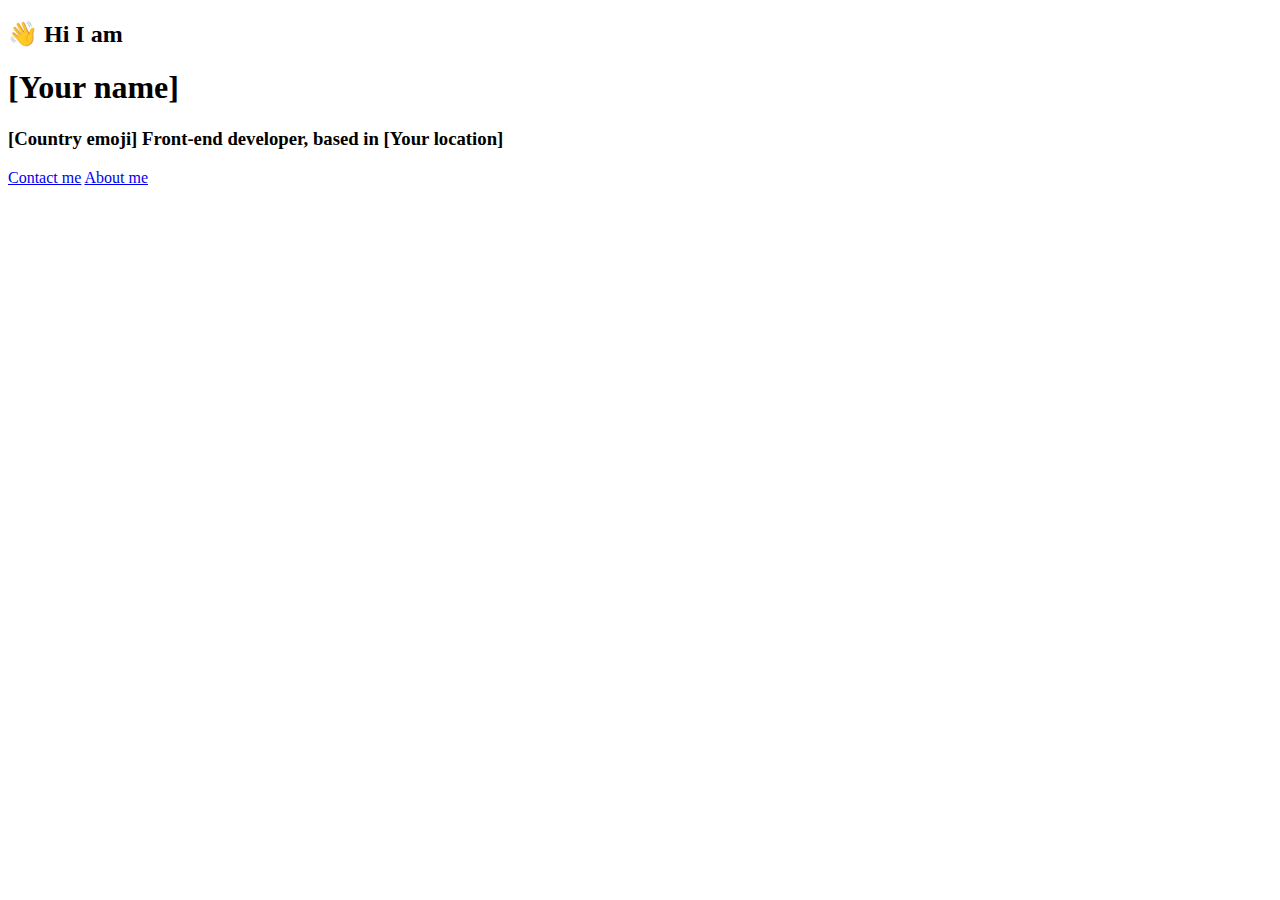
==== index.html @ fc3f0b72 "Create html and css files" ====
<!DOCTYPE html>
<html lang="en">
  <head>
    <meta charset="UTF-8" />
    <meta http-equiv="X-UA-Compatible" content="IE=edge" />
    <meta name="viewport" content="width=device-width, initial-scale=1.0" />
    <title>[Your name]</title>
    <link rel="stylesheet" href="style.css" />
  </head>
  <body>
    <h2>👋 Hi I am</h2>
    <h1>[Your name]</h1>
    <h3>[Country emoji] Front-end developer, based in [Your location]</h3>
    <div class="navigation-links">
      <a href="about.html#contact" class="contact-link">Contact me</a>
      <a href="about.html" class="about-link">About me</a>
    </div>
  </body>
</html>
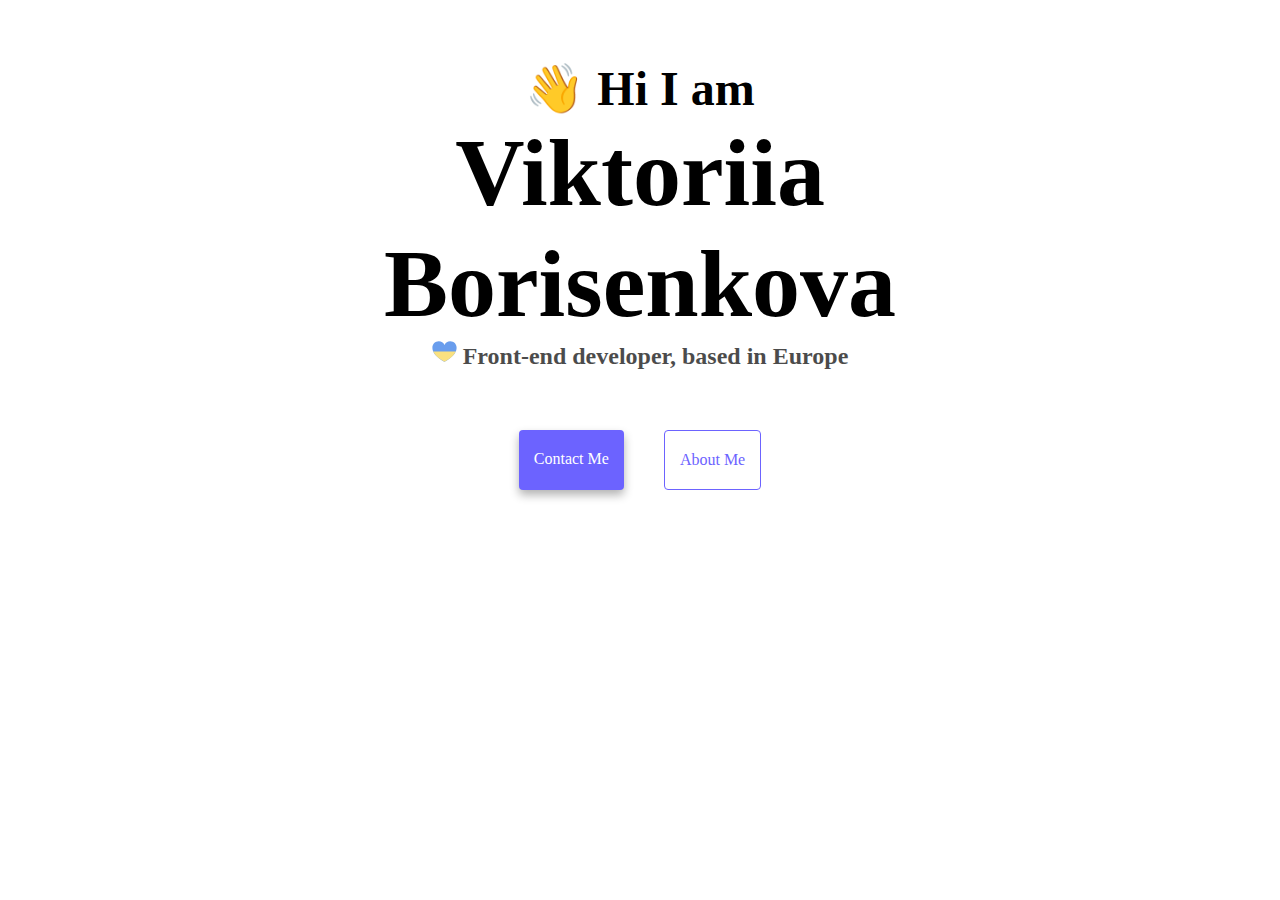
==== commit 38325976: "Add Bootstrap and images" ====
--- a/index.html
+++ b/index.html
@@ -4,13 +4,15 @@
     <meta charset="UTF-8" />
     <meta http-equiv="X-UA-Compatible" content="IE=edge" />
     <meta name="viewport" content="width=device-width, initial-scale=1.0" />
-    <title>[Your name]</title>
-    <link rel="stylesheet" href="style.css" />
+    <title>Viktoriia Borisenkova</title>
+    <link rel="stylesheet" href="src/style.css" />
+    <link href="https://cdn.jsdelivr.net/npm/bootstrap@5.2.0/dist/css/bootstrap.min.css" rel="stylesheet" integrity="sha384-gH2yIJqKdNHPEq0n4Mqa/HGKIhSkIHeL5AyhkYV8i59U5AR6csBvApHHNl/vI1Bx" crossorigin="anonymous">
+<script src="https://cdn.jsdelivr.net/npm/bootstrap@5.2.0/dist/js/bootstrap.bundle.min.js" integrity="sha384-A3rJD856KowSb7dwlZdYEkO39Gagi7vIsF0jrRAoQmDKKtQBHUuLZ9AsSv4jD4Xa" crossorigin="anonymous"></script>
   </head>
   <body>
     <h2>👋 Hi I am</h2>
-    <h1>[Your name]</h1>
-    <h3>[Country emoji] Front-end developer, based in [Your location]</h3>
+    <h1>Viktoriia Borisenkova</h1>
+    <h3><img src="img/9153349_heart_love_country_nation_ukraine_icon.svg" alt="UA" width="25"> Front-end developer, based in Europe</h3>
     <div class="navigation-links">
       <a href="about.html#contact" class="contact-link">Contact me</a>
       <a href="about.html" class="about-link">About me</a>
--- a/src/style.css
+++ b/src/style.css
@@ -0,0 +1,92 @@
+:root {
+    --primary-color: #6c63ff;
+    --secondary-color: #f5f2fe;
+    --box-shadow: 0 5px 10px rgba(0, 0, 0, 0.3);
+  }
+  
+  body {
+    margin: 60px auto;
+    max-width: 800px;
+  }
+  
+  h1,
+  h2,
+  h3 {
+    text-align: center;
+    margin: 0;
+  }
+  
+  h1 {
+    font-size: 96px;
+  }
+  
+  h2 {
+    font-size: 48px;
+  }
+  
+  h3 {
+    font-size: 24px;
+    opacity: 0.7;
+  }
+  
+  p {
+    background: var(--secondary-color);
+    padding: 20px;
+    border-radius: 4px;
+    font-size: 18px;
+    line-height: 1.5;
+    text-align: center;
+  }
+  
+  .navigation-links {
+    display: flex;
+    margin-top: 40px;
+    justify-content: center;
+  }
+  
+  .navigation-links a {
+    margin: 20px;
+    border-radius: 4px;
+    padding: 20px 15px;
+    text-decoration: none;
+    text-transform: capitalize;
+  }
+  
+  .contact-link {
+    background: var(--primary-color);
+    box-shadow: var(--box-shadow);
+    color: white;
+  }
+  
+  .about-link {
+    color: var(--primary-color);
+    border: 1px solid var(--primary-color);
+  }
+  
+  .homepage-link {
+    color: var(--primary-color);
+    text-align: center;
+    display: block;
+  }
+  
+  .about-paragraphs {
+    display: flex;
+    margin: 30px 0;
+  }
+  
+  .about-paragraphs p {
+    margin: 10px;
+  }
+  
+  .email-link {
+    display: flex;
+    justify-content: center;
+    color: var(--primary-color);
+    font-size: 28px;
+    text-decoration: none;
+  }
+  
+  .email-link:hover {
+    text-decoration: underline;
+  }
+  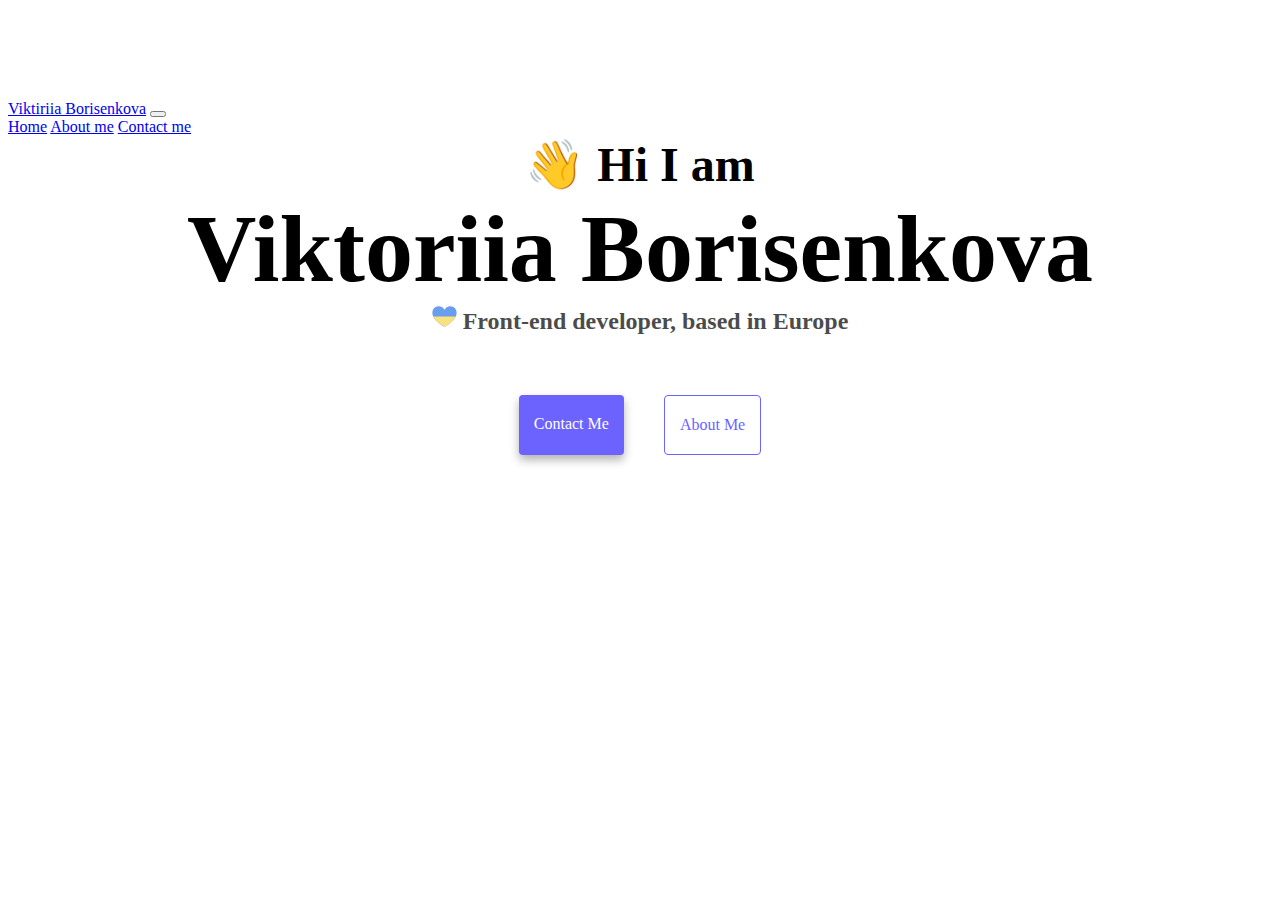
==== commit e9e524cd: "Change paragraphs add css" ====
--- a/index.html
+++ b/index.html
@@ -5,17 +5,32 @@
     <meta http-equiv="X-UA-Compatible" content="IE=edge" />
     <meta name="viewport" content="width=device-width, initial-scale=1.0" />
     <title>Viktoriia Borisenkova</title>
-    <link rel="stylesheet" href="src/style.css" />
+    <link rel="stylesheet" href="src/style.css">
     <link href="https://cdn.jsdelivr.net/npm/bootstrap@5.2.0/dist/css/bootstrap.min.css" rel="stylesheet" integrity="sha384-gH2yIJqKdNHPEq0n4Mqa/HGKIhSkIHeL5AyhkYV8i59U5AR6csBvApHHNl/vI1Bx" crossorigin="anonymous">
-<script src="https://cdn.jsdelivr.net/npm/bootstrap@5.2.0/dist/js/bootstrap.bundle.min.js" integrity="sha384-A3rJD856KowSb7dwlZdYEkO39Gagi7vIsF0jrRAoQmDKKtQBHUuLZ9AsSv4jD4Xa" crossorigin="anonymous"></script>
+    <script src="https://cdn.jsdelivr.net/npm/bootstrap@5.2.0/dist/js/bootstrap.bundle.min.js" integrity="sha384-A3rJD856KowSb7dwlZdYEkO39Gagi7vIsF0jrRAoQmDKKtQBHUuLZ9AsSv4jD4Xa" crossorigin="anonymous"></script>
   </head>
   <body>
-    <h2>👋 Hi I am</h2>
-    <h1>Viktoriia Borisenkova</h1>
-    <h3><img src="img/9153349_heart_love_country_nation_ukraine_icon.svg" alt="UA" width="25"> Front-end developer, based in Europe</h3>
-    <div class="navigation-links">
-      <a href="about.html#contact" class="contact-link">Contact me</a>
-      <a href="about.html" class="about-link">About me</a>
-    </div>
+    <nav class="navbar navbar-expand-lg fixed-top bg-light">
+      <div class="container-fluid">
+        <a class="navbar-brand" href="#">Viktiriia Borisenkova</a>
+        <button class="navbar-toggler" type="button" data-bs-toggle="collapse" data-bs-target="#navbarNavAltMarkup" aria-controls="navbarNavAltMarkup" aria-expanded="false" aria-label="Toggle navigation">
+          <span class="navbar-toggler-icon"></span>
+        </button>
+        <div class="collapse navbar-collapse" id="navbarNavAltMarkup">
+          <div class="navbar-nav">
+            <a class="nav-link active" aria-current="page" href="index.html">Home</a>
+            <a class="nav-link" href="about.html">About me</a>
+            <a class="nav-link" href="about.html#contact">Contact me</a>
+          </div>
+        </div>
+      </div>
+    </nav>
+      <h2 class="text-center mt-5">👋 Hi I am</h2>
+      <h1 class="text-center">Viktoriia Borisenkova</h1>
+      <h3><img src="img/9153349_heart_love_country_nation_ukraine_icon.svg" alt="UA" width="25"> Front-end developer, based in Europe</h3>
+      <div class="navigation-links text-center">
+        <a href="about.html#contact" class="contact-link">Contact me</a>
+        <a href="about.html" class="about-link">About me</a>
+      </div>    
   </body>
 </html>
--- a/src/style.css
+++ b/src/style.css
@@ -5,8 +5,7 @@
   }
   
   body {
-    margin: 60px auto;
-    max-width: 800px;
+    margin-top: 100px;
   }
   
   h1,
@@ -37,7 +36,7 @@
     line-height: 1.5;
     text-align: center;
   }
-  
+ 
   .navigation-links {
     display: flex;
     margin-top: 40px;
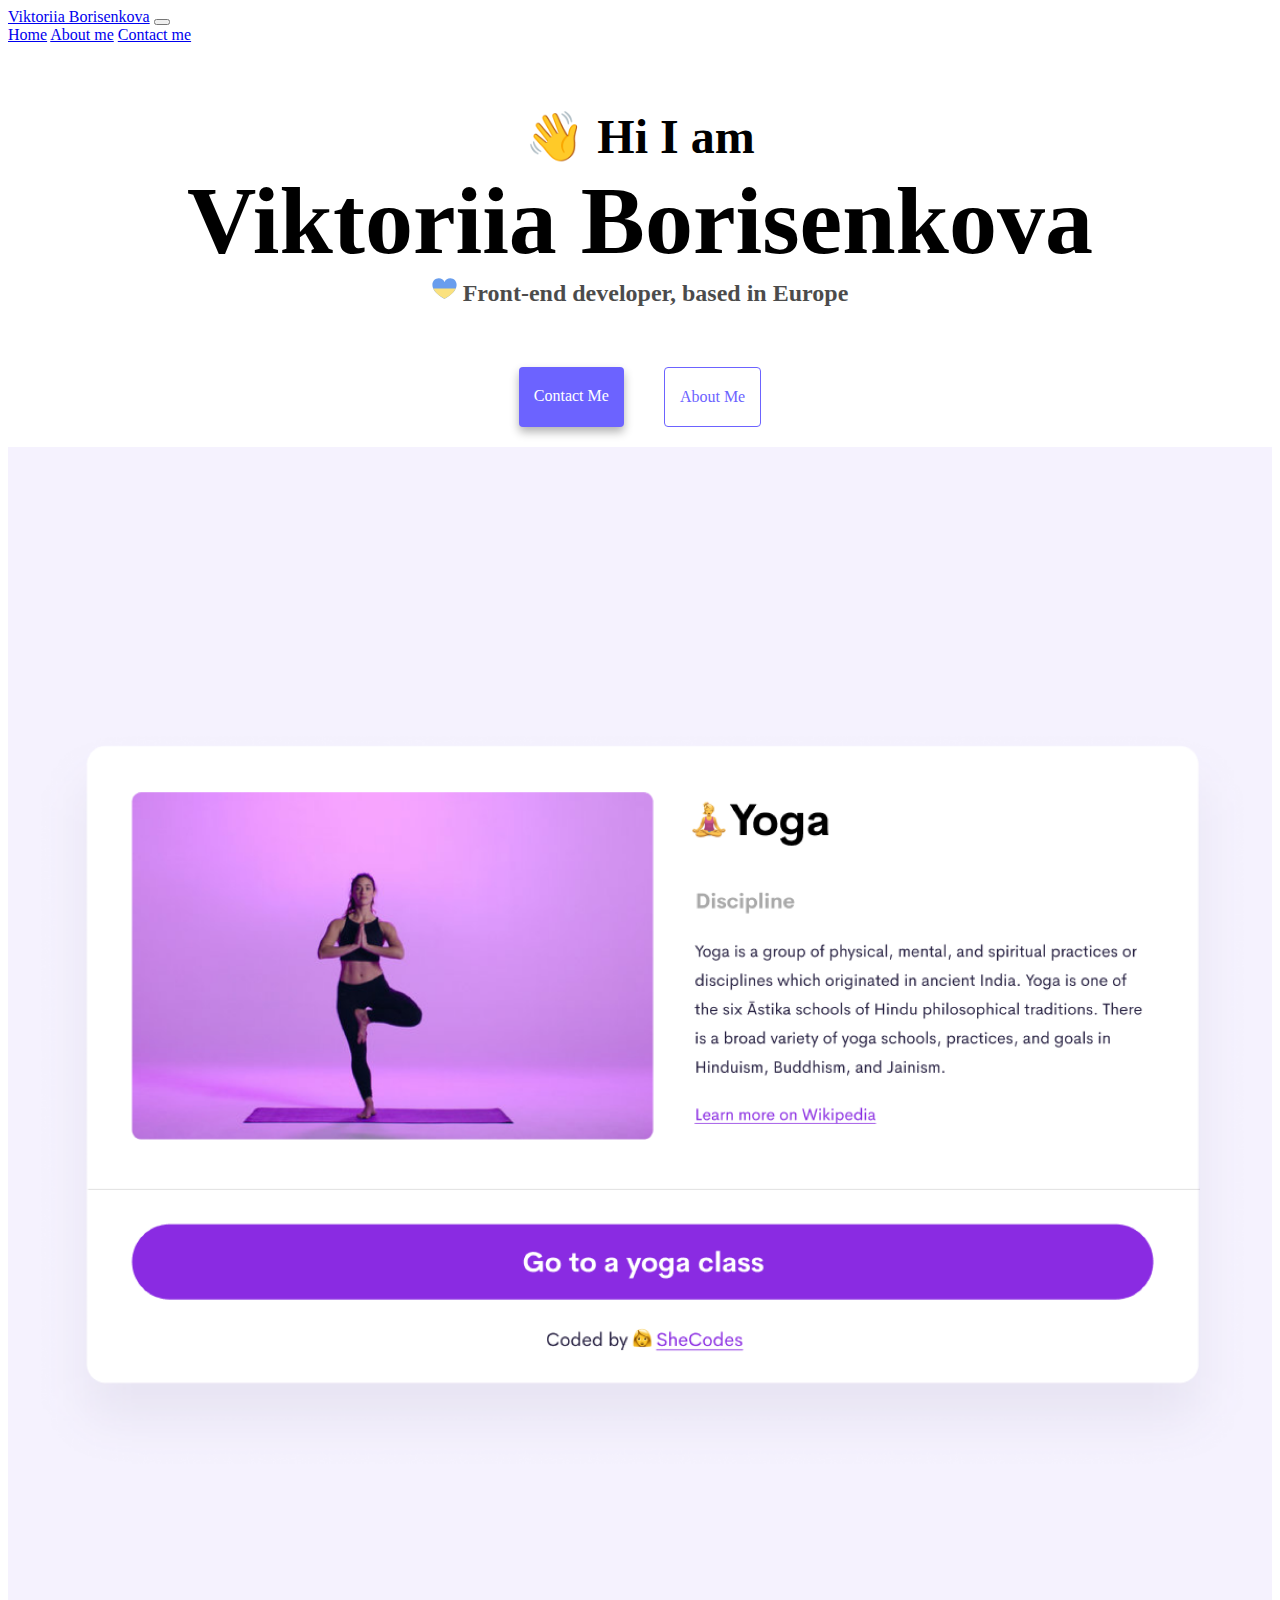
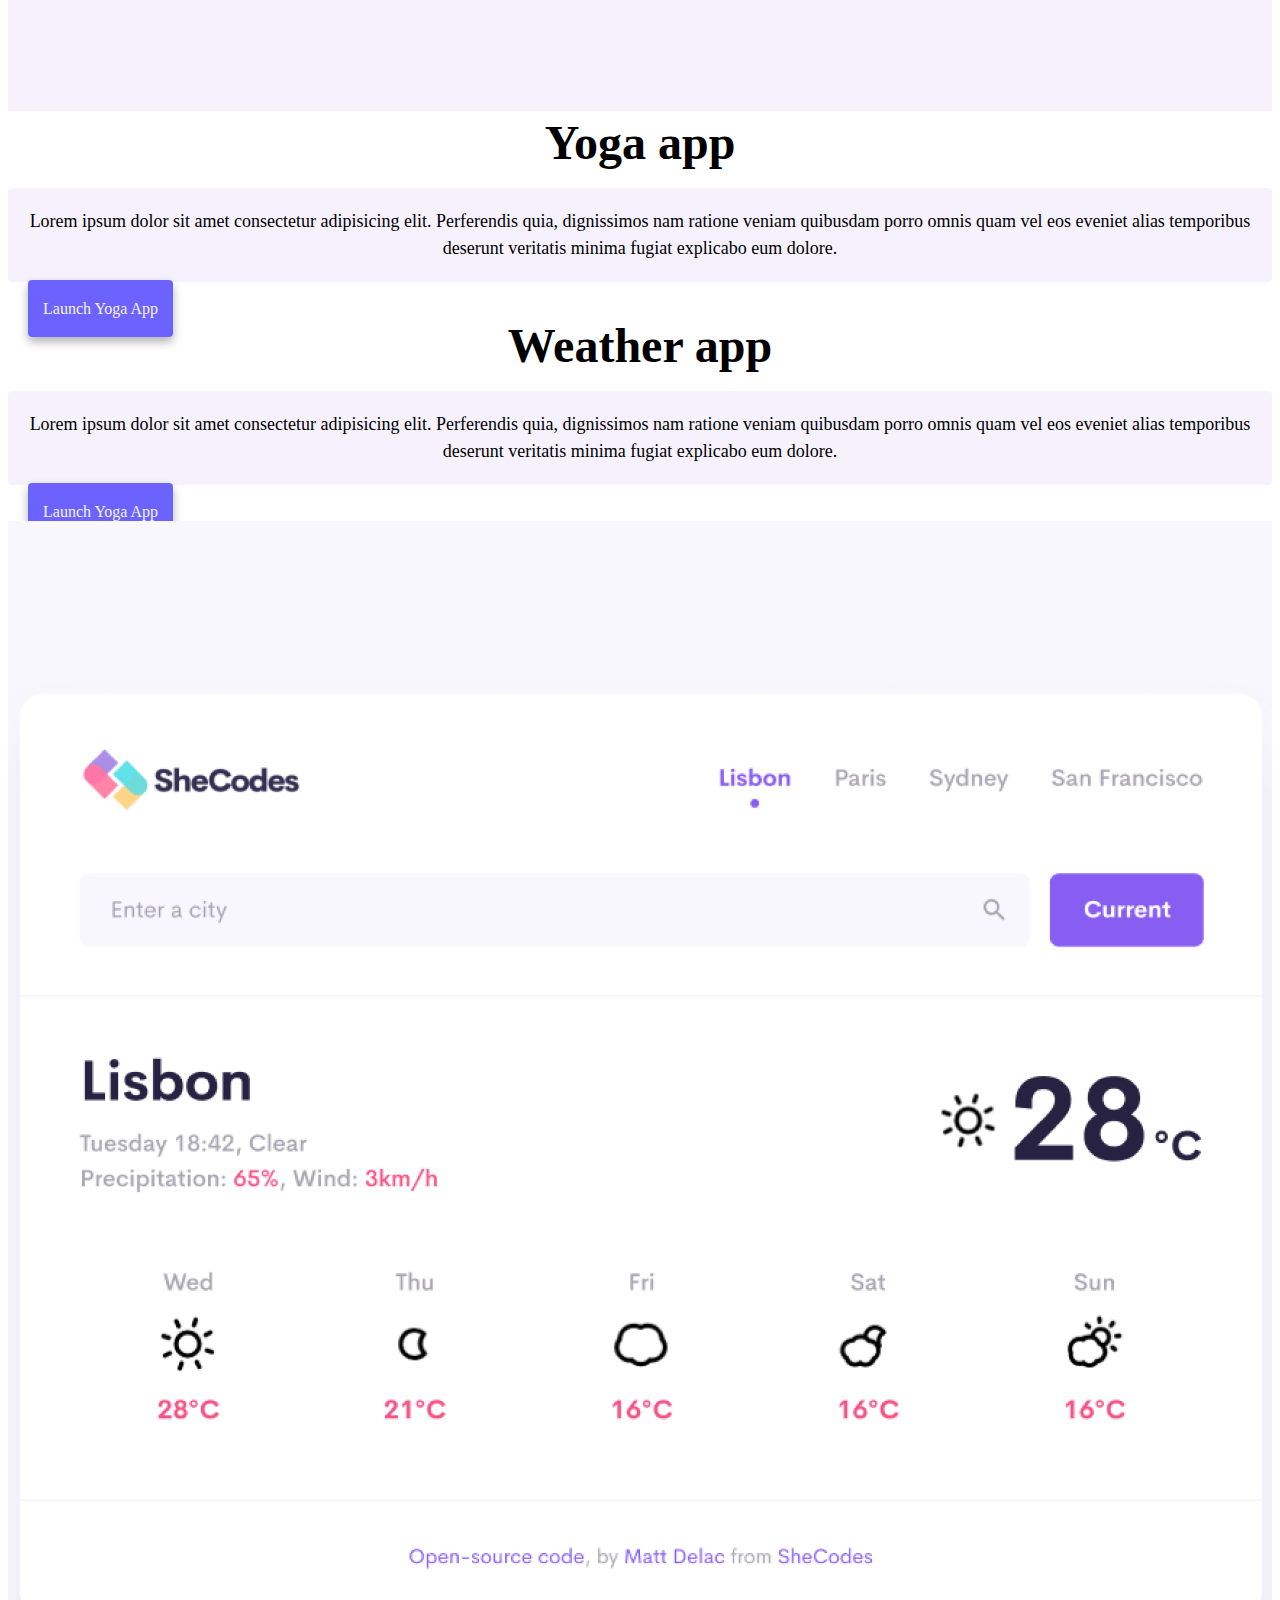
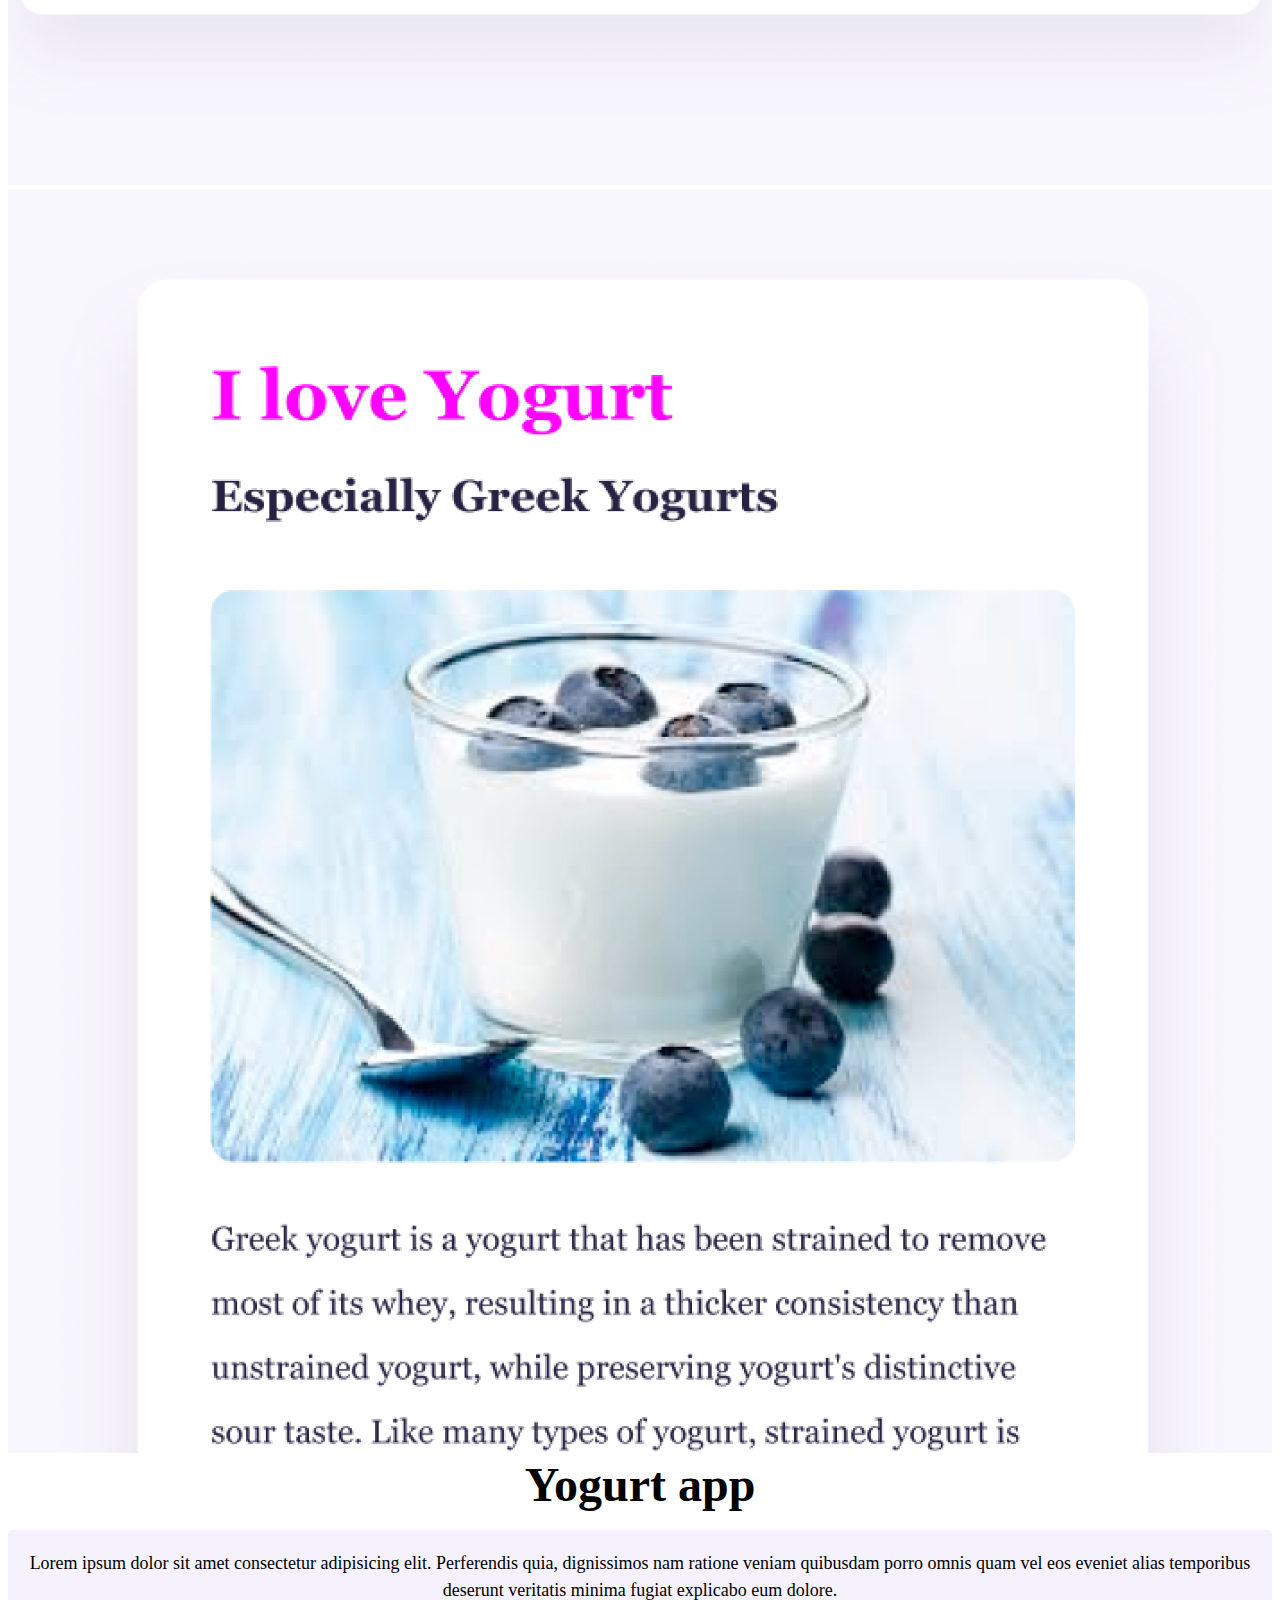
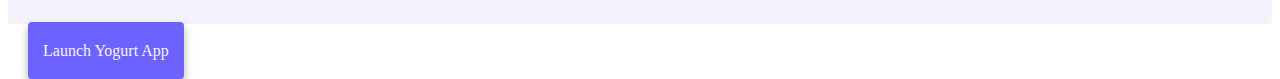
==== commit ff0d7226: "add css and new content" ====
--- a/index.html
+++ b/index.html
@@ -5,14 +5,15 @@
     <meta http-equiv="X-UA-Compatible" content="IE=edge" />
     <meta name="viewport" content="width=device-width, initial-scale=1.0" />
     <title>Viktoriia Borisenkova</title>
-    <link rel="stylesheet" href="src/style.css">
     <link href="https://cdn.jsdelivr.net/npm/bootstrap@5.2.0/dist/css/bootstrap.min.css" rel="stylesheet" integrity="sha384-gH2yIJqKdNHPEq0n4Mqa/HGKIhSkIHeL5AyhkYV8i59U5AR6csBvApHHNl/vI1Bx" crossorigin="anonymous">
     <script src="https://cdn.jsdelivr.net/npm/bootstrap@5.2.0/dist/js/bootstrap.bundle.min.js" integrity="sha384-A3rJD856KowSb7dwlZdYEkO39Gagi7vIsF0jrRAoQmDKKtQBHUuLZ9AsSv4jD4Xa" crossorigin="anonymous"></script>
+    <link rel="stylesheet" href="src/style.css">
+
   </head>
   <body>
     <nav class="navbar navbar-expand-lg fixed-top bg-light">
       <div class="container-fluid">
-        <a class="navbar-brand" href="#">Viktiriia Borisenkova</a>
+        <a class="navbar-brand" href="index.html">Viktoriia Borisenkova</a>
         <button class="navbar-toggler" type="button" data-bs-toggle="collapse" data-bs-target="#navbarNavAltMarkup" aria-controls="navbarNavAltMarkup" aria-expanded="false" aria-label="Toggle navigation">
           <span class="navbar-toggler-icon"></span>
         </button>
@@ -25,12 +26,45 @@
         </div>
       </div>
     </nav>
-      <h2 class="text-center mt-5">👋 Hi I am</h2>
+      <h2 class="text-center mt-6">👋 Hi I am</h2>
       <h1 class="text-center">Viktoriia Borisenkova</h1>
       <h3><img src="img/9153349_heart_love_country_nation_ukraine_icon.svg" alt="UA" width="25"> Front-end developer, based in Europe</h3>
       <div class="navigation-links text-center">
         <a href="about.html#contact" class="contact-link">Contact me</a>
         <a href="about.html" class="about-link">About me</a>
-      </div>    
+      </div> 
+      <div class="container">
+        <div class="row">
+          <div class="col-md-6"><img src="img/Без названия (1).png" alt="Yoga" width="100%"></div>
+          <div class="col-md-6">
+            <h2 class="mb-3">Yoga app</h2>
+            <p>Lorem ipsum dolor sit amet consectetur adipisicing elit. Perferendis quia, dignissimos nam ratione veniam quibusdam porro omnis quam vel eos eveniet alias temporibus deserunt veritatis minima fugiat explicabo eum dolore.</p>
+            <div class="mb-5 mt-5">
+              <a href="#" class="primary-link">Launch Yoga App</a>
+            </div>
+          </div>
+        </div>
+        <div class="row">
+          <div class="col-md-6">
+            <h2 class="mb-3">Weather app</h2>
+            <p>Lorem ipsum dolor sit amet consectetur adipisicing elit. Perferendis quia, dignissimos nam ratione veniam quibusdam porro omnis quam vel eos eveniet alias temporibus deserunt veritatis minima fugiat explicabo eum dolore.</p>
+            <div class="mb-5 mt-5">
+              <a href="#" class="primary-link">Launch Yoga App</a>
+            </div>
+          </div>
+          <div class="col-md-6"><img src="img/Без названия.png" alt="Weather" width="100%"></div>
+
+        </div>
+        <div class="row">
+          <div class="col-md-6"><img src="img/Без названия (2).png" alt="Yogurt" width="100%"></div>
+          <div class="col-md-6">
+            <h2 class="mb-3">Yogurt app</h2>
+            <p>Lorem ipsum dolor sit amet consectetur adipisicing elit. Perferendis quia, dignissimos nam ratione veniam quibusdam porro omnis quam vel eos eveniet alias temporibus deserunt veritatis minima fugiat explicabo eum dolore.</p>
+            <div class="mb-5 mt-5">
+              <a href="#" class="primary-link">Launch Yogurt App</a>
+            </div>
+          </div>
+        </div>       
+ </div>
   </body>
 </html>
--- a/src/style.css
+++ b/src/style.css
@@ -4,10 +4,9 @@
     --box-shadow: 0 5px 10px rgba(0, 0, 0, 0.3);
   }
   
-  body {
-    margin-top: 100px;
-  }
-  
+ body {
+  scroll-behavior: smooth;
+ }
   h1,
   h2,
   h3 {
@@ -36,7 +35,19 @@
     line-height: 1.5;
     text-align: center;
   }
- 
+ .mt-6 {
+  margin-top: 4rem !important;
+ }
+.primary-link {
+  background: var(--primary-color);
+  color: var(--secondary-color);
+  box-shadow: var(--box-shadow);
+  margin: 20px;
+    border-radius: 4px;
+    padding: 20px 15px;
+    text-decoration: none;
+    text-transform: capitalize;
+}
   .navigation-links {
     display: flex;
     margin-top: 40px;
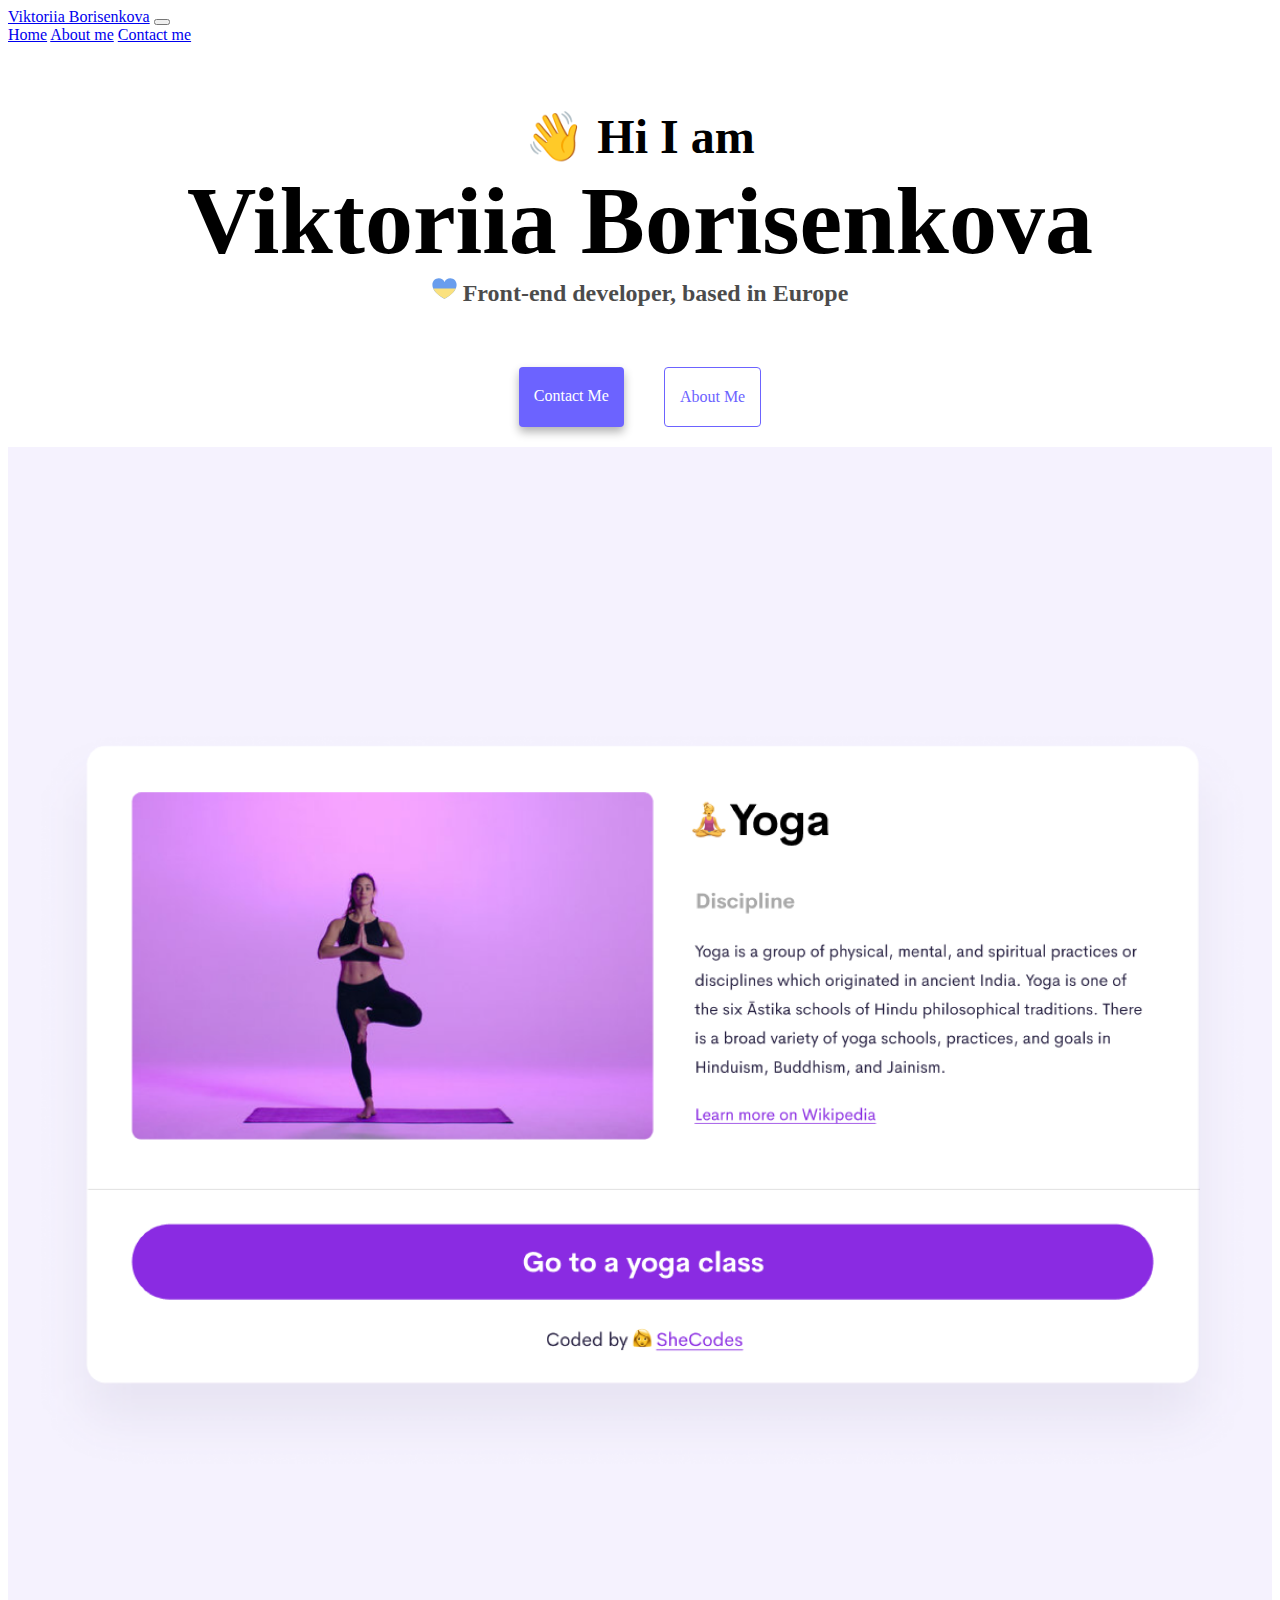
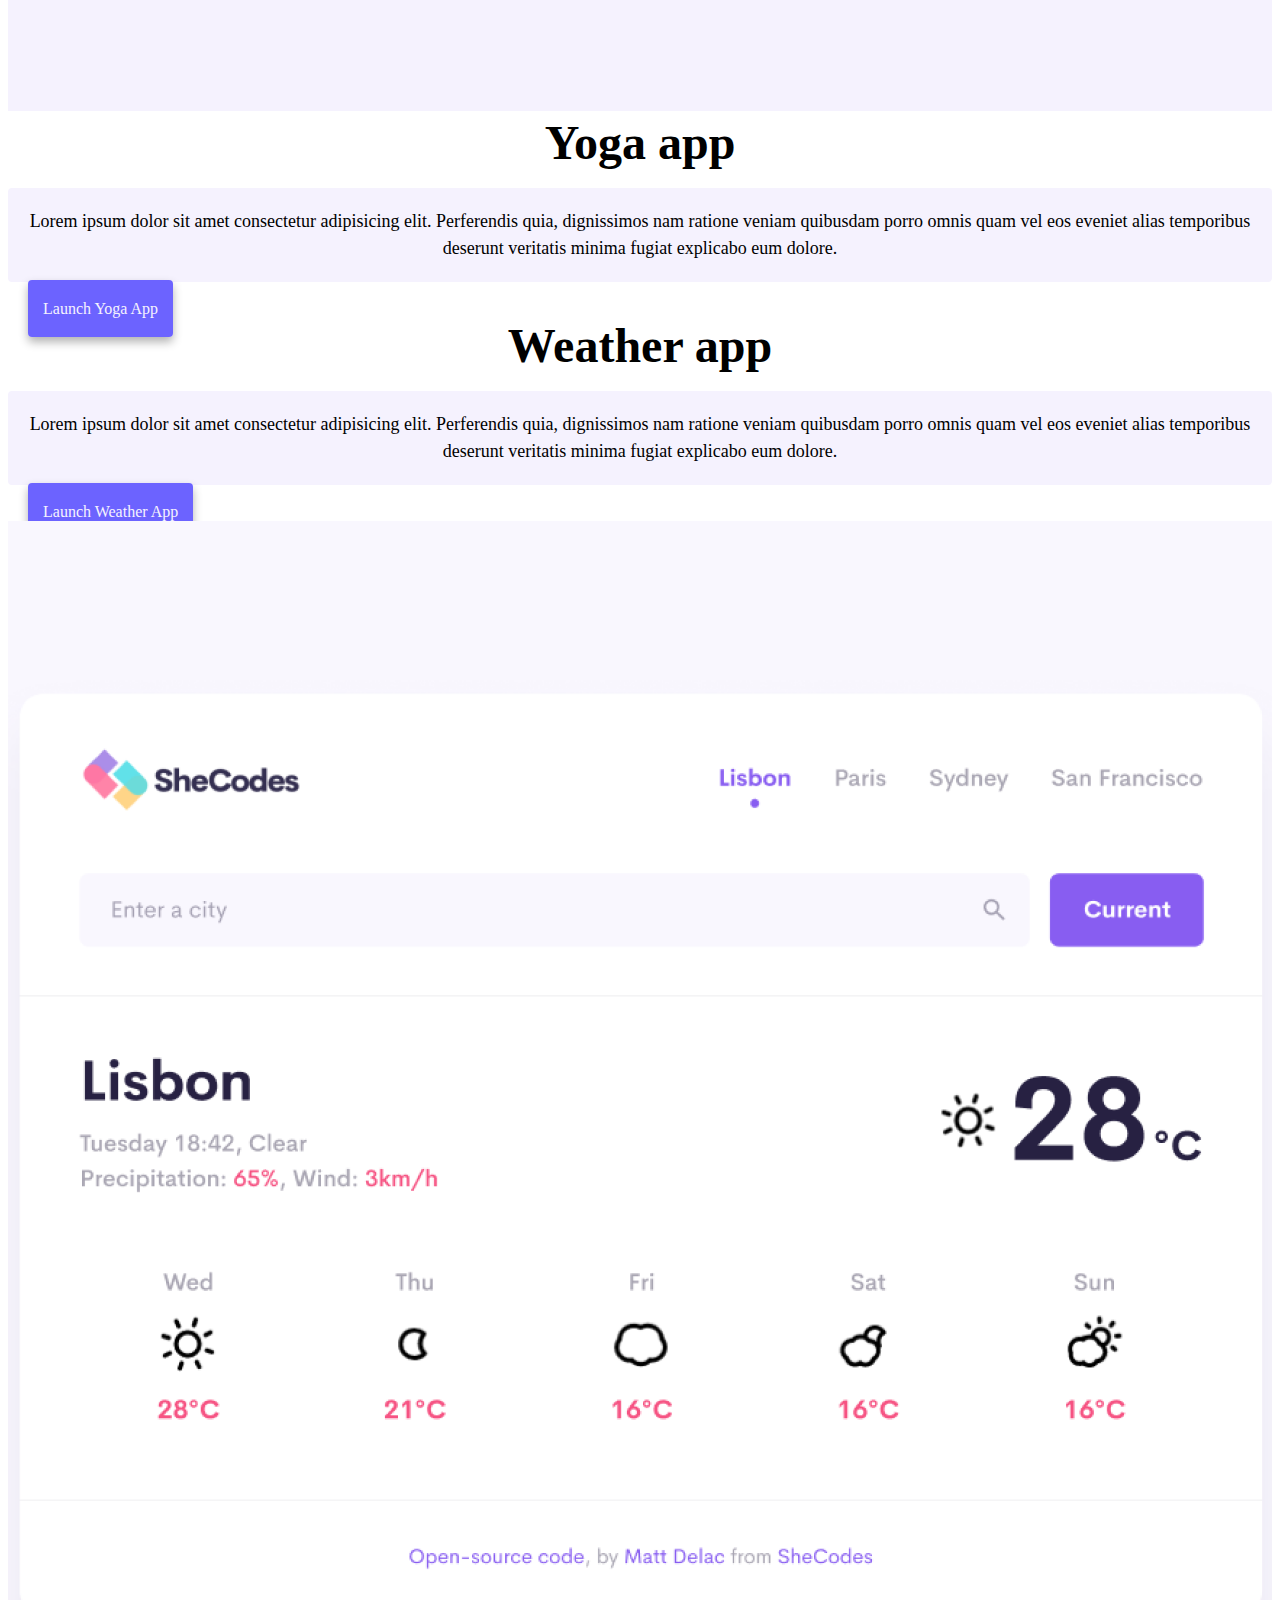
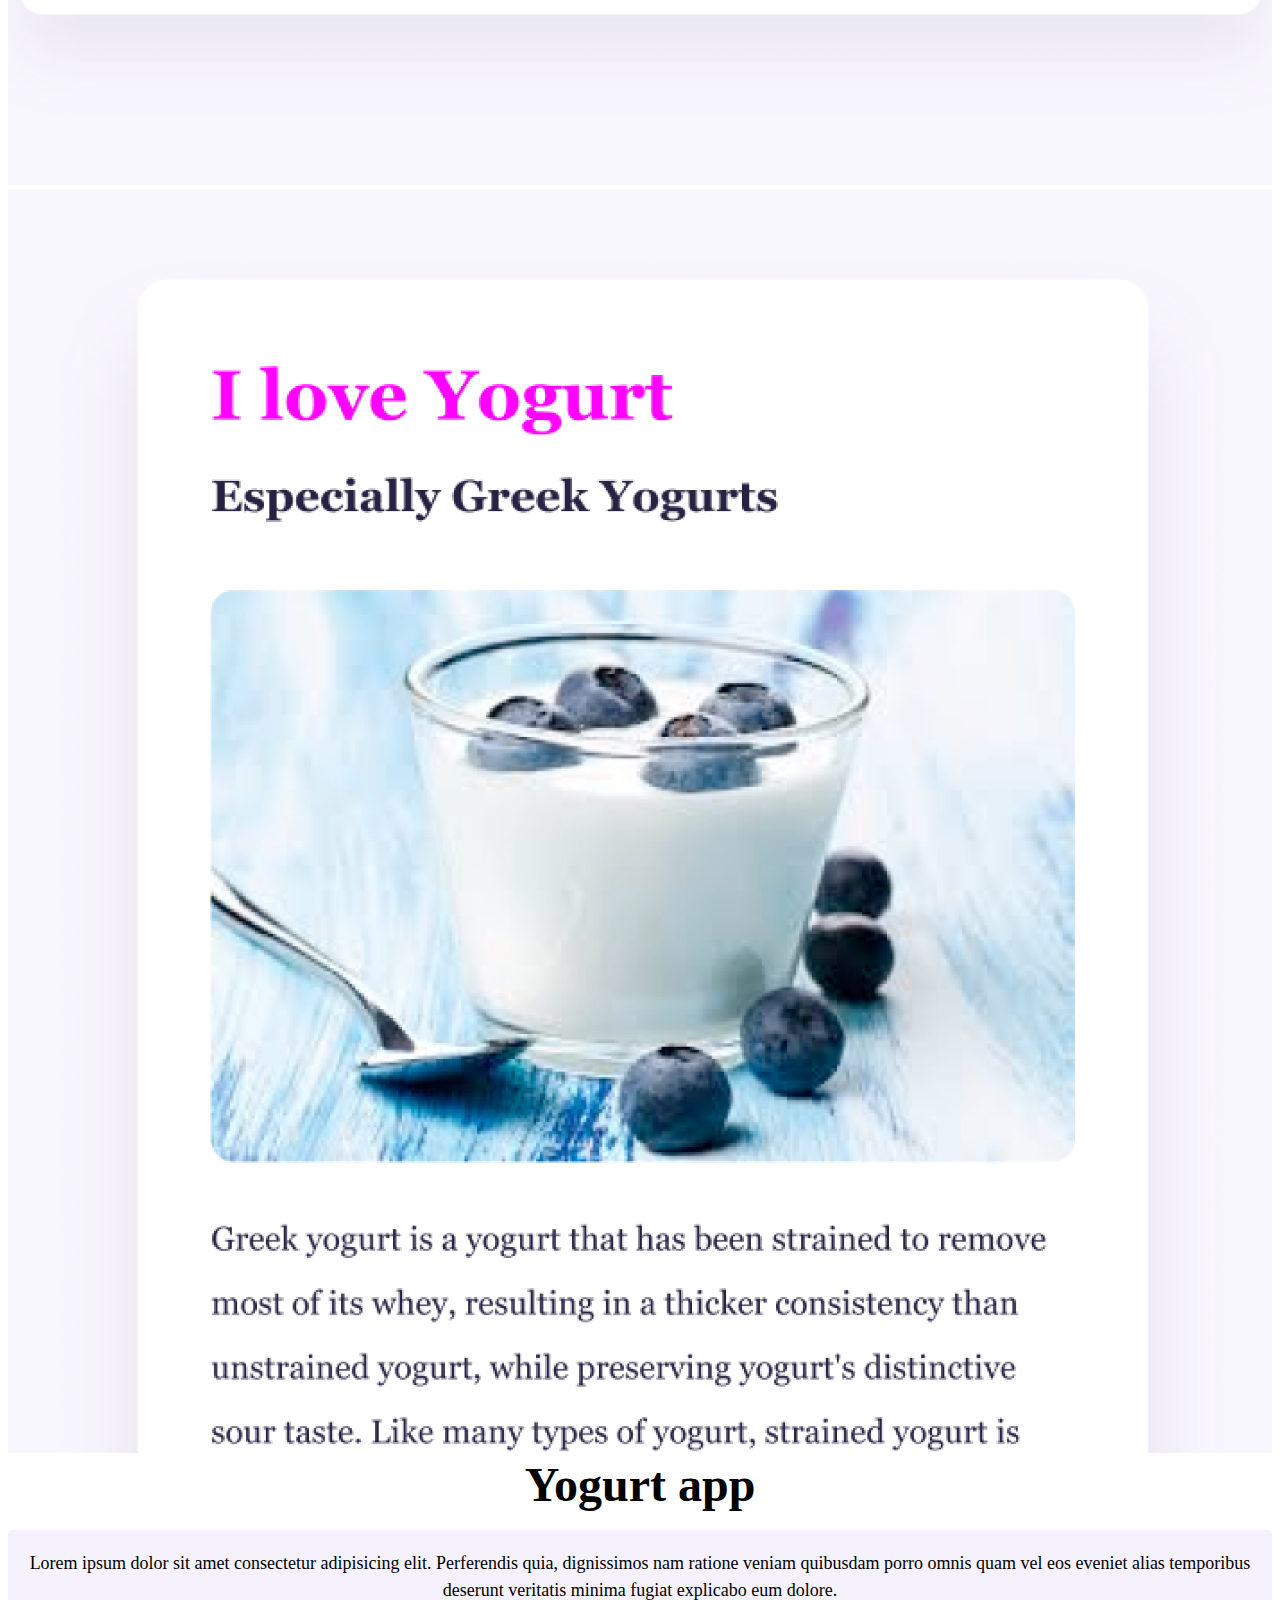
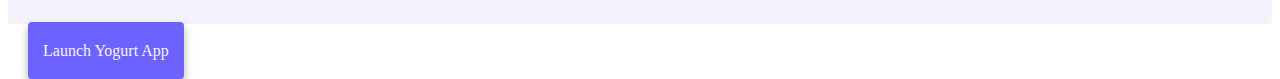
==== commit f4d6494c: "Change cintent order on md" ====
--- a/index.html
+++ b/index.html
@@ -8,7 +8,6 @@
     <link href="https://cdn.jsdelivr.net/npm/bootstrap@5.2.0/dist/css/bootstrap.min.css" rel="stylesheet" integrity="sha384-gH2yIJqKdNHPEq0n4Mqa/HGKIhSkIHeL5AyhkYV8i59U5AR6csBvApHHNl/vI1Bx" crossorigin="anonymous">
     <script src="https://cdn.jsdelivr.net/npm/bootstrap@5.2.0/dist/js/bootstrap.bundle.min.js" integrity="sha384-A3rJD856KowSb7dwlZdYEkO39Gagi7vIsF0jrRAoQmDKKtQBHUuLZ9AsSv4jD4Xa" crossorigin="anonymous"></script>
     <link rel="stylesheet" href="src/style.css">
-
   </head>
   <body>
     <nav class="navbar navbar-expand-lg fixed-top bg-light">
@@ -26,7 +25,7 @@
         </div>
       </div>
     </nav>
-      <h2 class="text-center mt-6">👋 Hi I am</h2>
+      <h2 class="text-center mt-6 ">👋 Hi I am</h2>
       <h1 class="text-center">Viktoriia Borisenkova</h1>
       <h3><img src="img/9153349_heart_love_country_nation_ukraine_icon.svg" alt="UA" width="25"> Front-end developer, based in Europe</h3>
       <div class="navigation-links text-center">
@@ -35,8 +34,8 @@
       </div> 
       <div class="container">
         <div class="row">
-          <div class="col-md-6"><img src="img/Без названия (1).png" alt="Yoga" width="100%"></div>
-          <div class="col-md-6">
+          <div class="col-md-6 "><img src="img/Без названия (1).png" alt="Yoga" width="100%"></div>
+          <div class="col-md-6 ">
             <h2 class="mb-3">Yoga app</h2>
             <p>Lorem ipsum dolor sit amet consectetur adipisicing elit. Perferendis quia, dignissimos nam ratione veniam quibusdam porro omnis quam vel eos eveniet alias temporibus deserunt veritatis minima fugiat explicabo eum dolore.</p>
             <div class="mb-5 mt-5">
@@ -45,15 +44,14 @@
           </div>
         </div>
         <div class="row">
-          <div class="col-md-6">
-            <h2 class="mb-3">Weather app</h2>
+          <div class="col-md-6" id="weatherText">
+            <h2 class="mb-3 ">Weather app</h2>
             <p>Lorem ipsum dolor sit amet consectetur adipisicing elit. Perferendis quia, dignissimos nam ratione veniam quibusdam porro omnis quam vel eos eveniet alias temporibus deserunt veritatis minima fugiat explicabo eum dolore.</p>
             <div class="mb-5 mt-5">
-              <a href="#" class="primary-link">Launch Yoga App</a>
+              <a href="#" class="primary-link">Launch Weather App</a>
             </div>
           </div>
-          <div class="col-md-6"><img src="img/Без названия.png" alt="Weather" width="100%"></div>
-
+          <div class="col-md-6" id="weatherImg"><img src="img/Без названия.png" alt="Weather" width="100%"></div>
         </div>
         <div class="row">
           <div class="col-md-6"><img src="img/Без названия (2).png" alt="Yogurt" width="100%"></div>
--- a/src/style.css
+++ b/src/style.css
@@ -2,6 +2,17 @@
     --primary-color: #6c63ff;
     --secondary-color: #f5f2fe;
     --box-shadow: 0 5px 10px rgba(0, 0, 0, 0.3);
+  }
+  @media (max-width: 768px) {
+    h1 {
+      font-size: 40px !important;
+    }
+    #weatherText {
+      order: 2;
+    }
+    #weatherImg {
+      order: 1;
+    }
   }
   
  body {
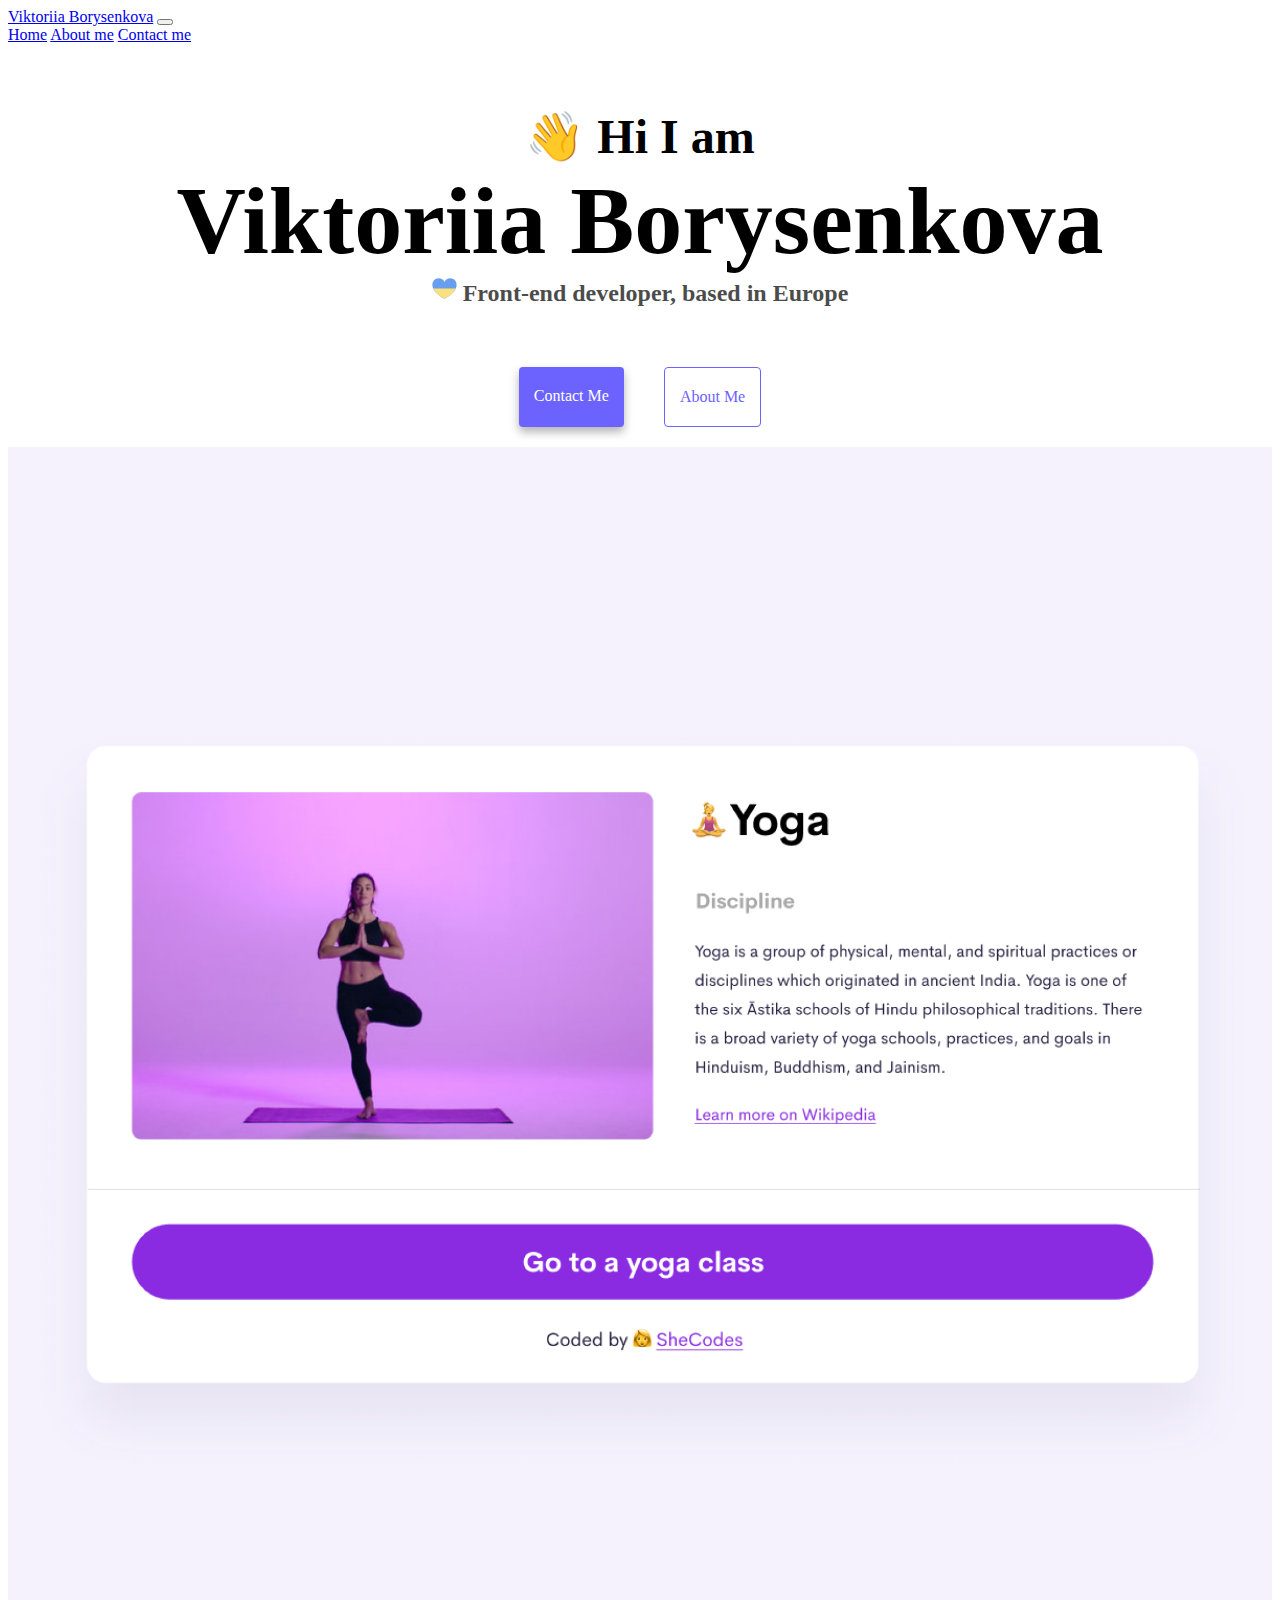
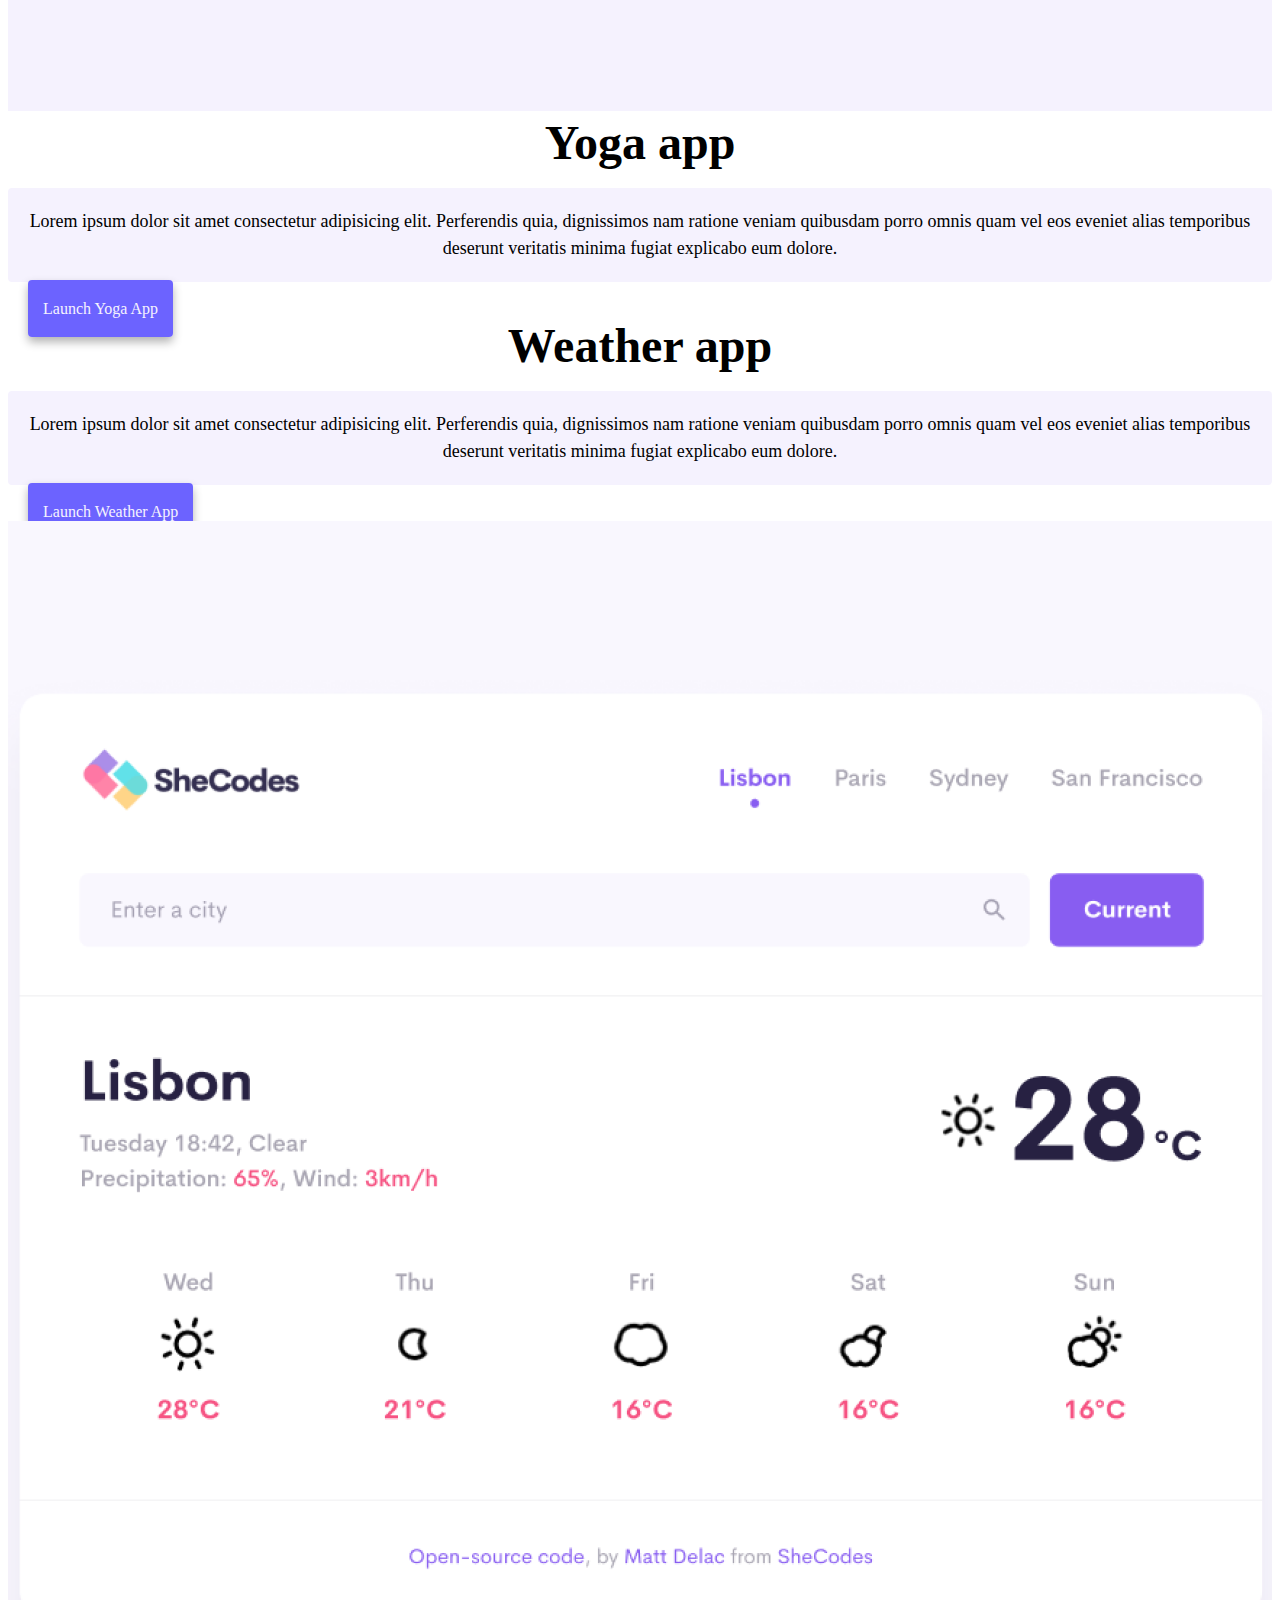
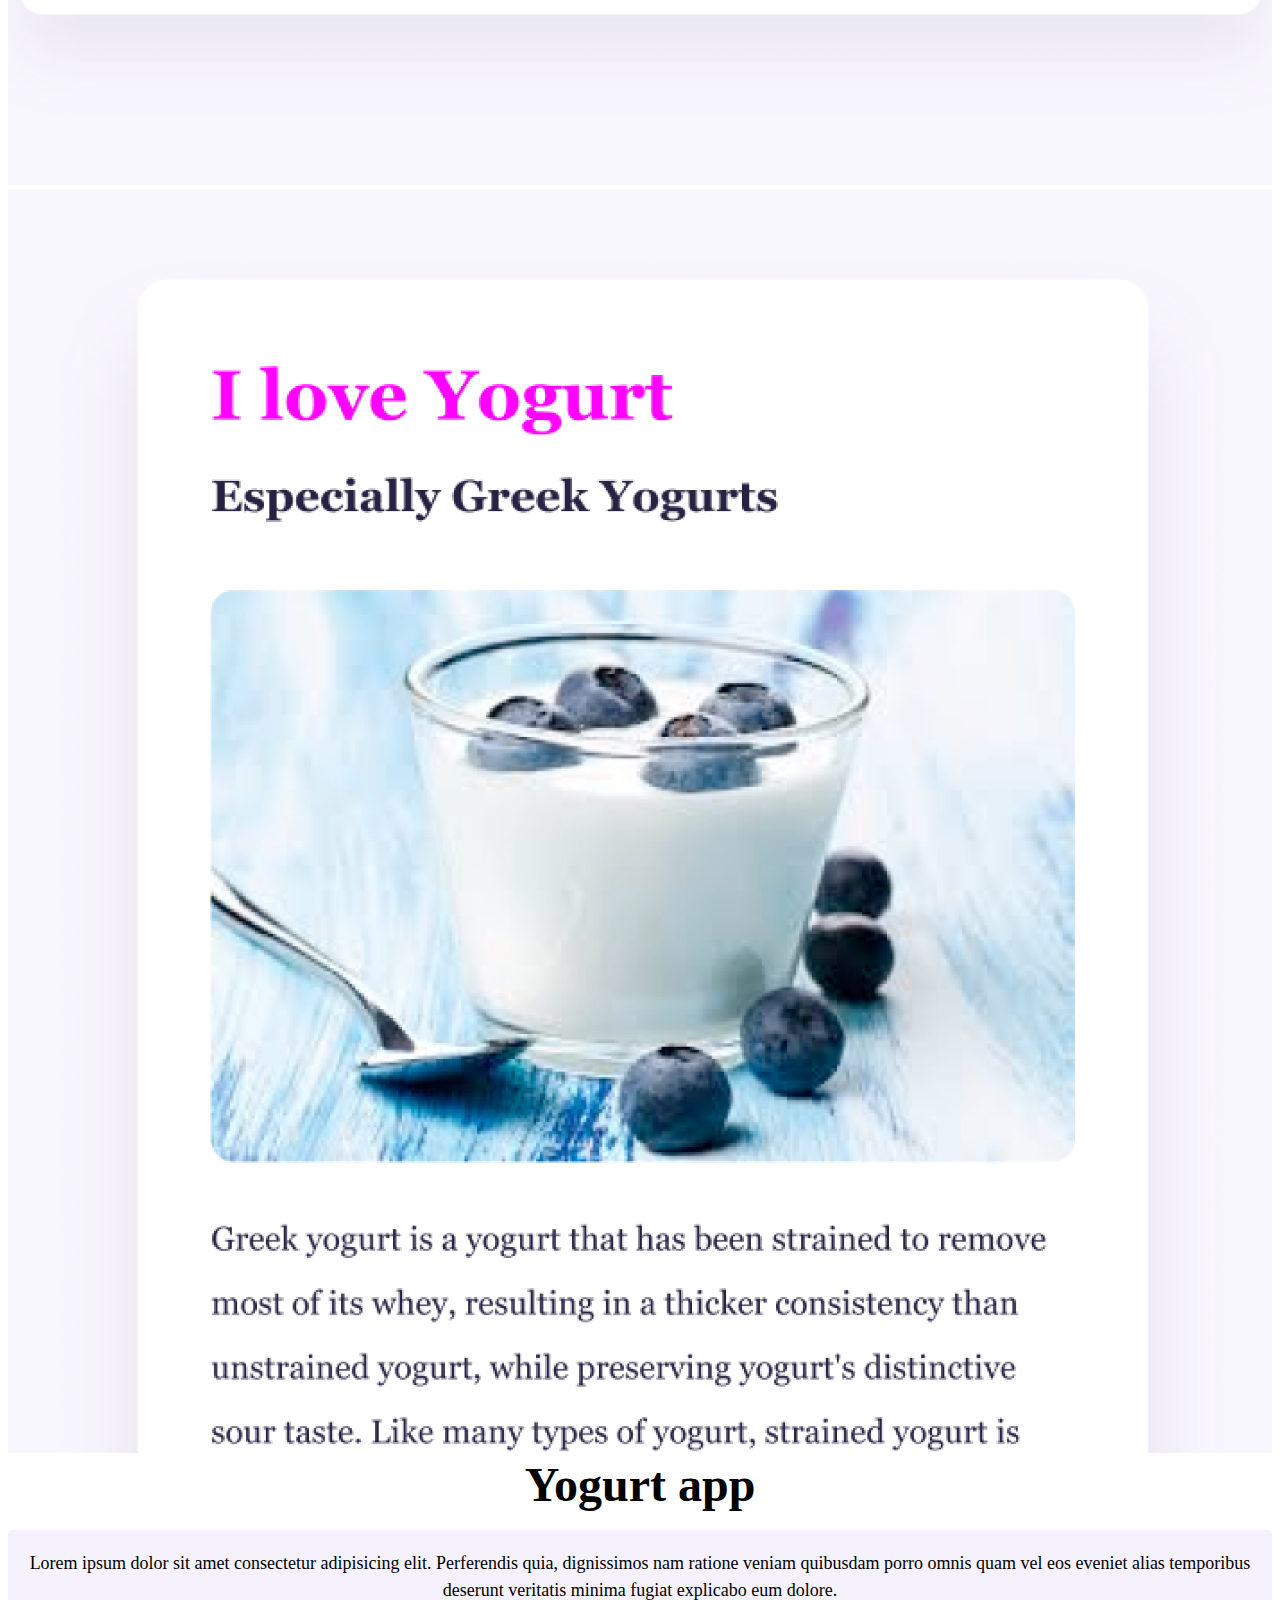
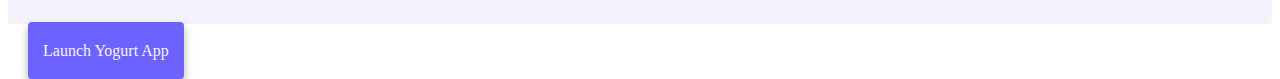
==== commit 0dd21400: "Add ceo friendly content and mobile adaptive style" ====
--- a/index.html
+++ b/index.html
@@ -3,43 +3,45 @@
   <head>
     <meta charset="UTF-8" />
     <meta http-equiv="X-UA-Compatible" content="IE=edge" />
+    <meta name="description" content="Viktoriia Borysenkova personal portfolio projects page"> 
     <meta name="viewport" content="width=device-width, initial-scale=1.0" />
-    <title>Viktoriia Borisenkova</title>
+    <title>Viktoriia Borysenkova Front-end developer page</title>
     <link href="https://cdn.jsdelivr.net/npm/bootstrap@5.2.0/dist/css/bootstrap.min.css" rel="stylesheet" integrity="sha384-gH2yIJqKdNHPEq0n4Mqa/HGKIhSkIHeL5AyhkYV8i59U5AR6csBvApHHNl/vI1Bx" crossorigin="anonymous">
     <script src="https://cdn.jsdelivr.net/npm/bootstrap@5.2.0/dist/js/bootstrap.bundle.min.js" integrity="sha384-A3rJD856KowSb7dwlZdYEkO39Gagi7vIsF0jrRAoQmDKKtQBHUuLZ9AsSv4jD4Xa" crossorigin="anonymous"></script>
     <link rel="stylesheet" href="src/style.css">
   </head>
   <body>
-    <nav class="navbar navbar-expand-lg fixed-top bg-light">
+    <nav class="navbar navbar-expand-lg fixed-top bg-light" id="nav1">
       <div class="container-fluid">
-        <a class="navbar-brand" href="index.html">Viktoriia Borisenkova</a>
+        <a class="navbar-brand" href="index.html" title="homepage link">Viktoriia Borysenkova</a>
         <button class="navbar-toggler" type="button" data-bs-toggle="collapse" data-bs-target="#navbarNavAltMarkup" aria-controls="navbarNavAltMarkup" aria-expanded="false" aria-label="Toggle navigation">
           <span class="navbar-toggler-icon"></span>
         </button>
         <div class="collapse navbar-collapse" id="navbarNavAltMarkup">
           <div class="navbar-nav">
-            <a class="nav-link active" aria-current="page" href="index.html">Home</a>
-            <a class="nav-link" href="about.html">About me</a>
-            <a class="nav-link" href="about.html#contact">Contact me</a>
+            <a class="nav-link active" aria-current="page" href="index.html" title="homepage link">Home</a>
+            <a class="nav-link" href="about.html" title="about me info link">About me</a>
+            <a class="nav-link" href="about.html#contact" title="contact me info link">Contact me</a>
           </div>
         </div>
       </div>
     </nav>
       <h2 class="text-center mt-6 ">👋 Hi I am</h2>
-      <h1 class="text-center">Viktoriia Borisenkova</h1>
-      <h3><img src="img/9153349_heart_love_country_nation_ukraine_icon.svg" alt="UA" width="25"> Front-end developer, based in Europe</h3>
+      <h1 class="text-center">Viktoriia Borysenkova</h1>
+      <h3><img src="img/9153349_heart_love_country_nation_ukraine_icon.svg" alt="UA" title="ua heart country img"
+        width="25"> Front-end developer, based in Europe</h3>
       <div class="navigation-links text-center">
-        <a href="about.html#contact" class="contact-link">Contact me</a>
-        <a href="about.html" class="about-link">About me</a>
+        <a href="about.html#contact" class="contact-link" title="contact me info link">Contact me</a>
+        <a href="about.html" class="about-link" title="about me info link">About me</a>
       </div> 
       <div class="container">
         <div class="row">
-          <div class="col-md-6 "><img src="img/Без названия (1).png" alt="Yoga" width="100%"></div>
+          <div class="col-md-6 "><img src="img/Без названия (1).png" alt="yoga app" title="Yoga app" width="100%"></div>
           <div class="col-md-6 ">
             <h2 class="mb-3">Yoga app</h2>
             <p>Lorem ipsum dolor sit amet consectetur adipisicing elit. Perferendis quia, dignissimos nam ratione veniam quibusdam porro omnis quam vel eos eveniet alias temporibus deserunt veritatis minima fugiat explicabo eum dolore.</p>
             <div class="mb-5 mt-5">
-              <a href="#" class="primary-link">Launch Yoga App</a>
+              <a href="#" class="primary-link" title="launch yoga app">Launch Yoga App</a>
             </div>
           </div>
         </div>
@@ -48,18 +50,18 @@
             <h2 class="mb-3 ">Weather app</h2>
             <p>Lorem ipsum dolor sit amet consectetur adipisicing elit. Perferendis quia, dignissimos nam ratione veniam quibusdam porro omnis quam vel eos eveniet alias temporibus deserunt veritatis minima fugiat explicabo eum dolore.</p>
             <div class="mb-5 mt-5">
-              <a href="#" class="primary-link">Launch Weather App</a>
+              <a href="#" class="primary-link" title="Launch weather app">Launch Weather App</a>
             </div>
           </div>
-          <div class="col-md-6" id="weatherImg"><img src="img/Без названия.png" alt="Weather" width="100%"></div>
+          <div class="col-md-6" id="weatherImg"><img src="img/Без названия.png" alt="weather app" title="weather app project" width="100%"></div>
         </div>
         <div class="row">
-          <div class="col-md-6"><img src="img/Без названия (2).png" alt="Yogurt" width="100%"></div>
+          <div class="col-md-6"><img src="img/Без названия (2).png" alt="yogurt page" title="yogurt page" width="100%"></div>
           <div class="col-md-6">
             <h2 class="mb-3">Yogurt app</h2>
             <p>Lorem ipsum dolor sit amet consectetur adipisicing elit. Perferendis quia, dignissimos nam ratione veniam quibusdam porro omnis quam vel eos eveniet alias temporibus deserunt veritatis minima fugiat explicabo eum dolore.</p>
             <div class="mb-5 mt-5">
-              <a href="#" class="primary-link">Launch Yogurt App</a>
+              <a href="#" class="primary-link" title="launch yogurt app"> Launch Yogurt App</a>
             </div>
           </div>
         </div>       
--- a/src/style.css
+++ b/src/style.css
@@ -13,6 +13,22 @@
     #weatherImg {
       order: 1;
     }
+    #nav1 {
+      opacity: 0.75;
+   }
+   .primary-link {
+    display: block;
+    text-align: center;
+    margin: 0px 100px !important;
+   }
+    p {
+      text-align: center;
+    }
+    h1,
+  h2,
+  h3 {
+    margin-bottom: 20px !important;
+  }
   }
   
  body {
@@ -50,11 +66,11 @@
   margin-top: 4rem !important;
  }
 .primary-link {
-  background: var(--primary-color);
-  color: var(--secondary-color);
-  box-shadow: var(--box-shadow);
-  margin: 20px;
+    background: var(--primary-color);
+    color: var(--secondary-color);
+    box-shadow: var(--box-shadow);
     border-radius: 4px;
+    margin: 20px;
     padding: 20px 15px;
     text-decoration: none;
     text-transform: capitalize;
